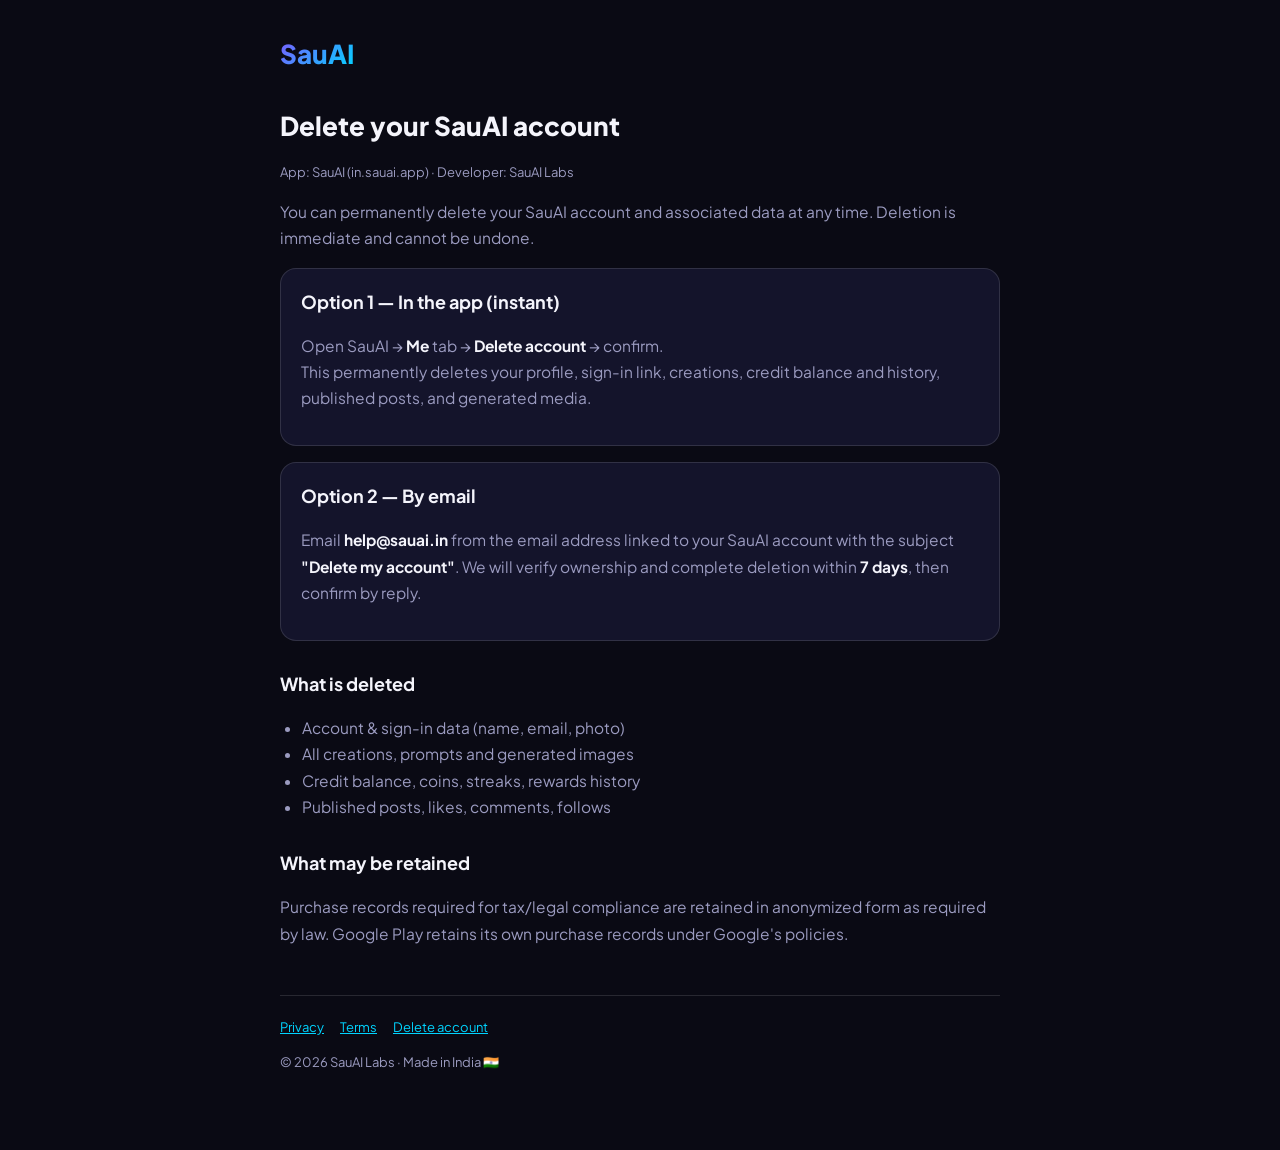
==== delete-account.html @ 37f4f973 "Add files via upload" ====
<!DOCTYPE html>
<html lang="en">
<head>
<meta charset="UTF-8"><meta name="viewport" content="width=device-width, initial-scale=1.0">
<title>Delete Your Account — SauAI</title>
<link href="https://fonts.googleapis.com/css2?family=Plus+Jakarta+Sans:wght@400;700;800&display=swap" rel="stylesheet">
<link rel="stylesheet" href="style.css">
</head>
<body><div class="wrap">
<a class="brand" href="index.html">SauAI</a>
<h1>Delete your SauAI account</h1>
<p class="updated">App: SauAI (in.sauai.app) · Developer: SauAI Labs</p>

<p>You can permanently delete your SauAI account and associated data at any time. Deletion is immediate and cannot be undone.</p>

<div class="card">
<h2 style="margin-top:0;">Option 1 — In the app (instant)</h2>
<p>Open SauAI → <strong>Me</strong> tab → <strong>Delete account</strong> → confirm.<br>
This permanently deletes your profile, sign-in link, creations, credit balance and history, published posts, and generated media.</p>
</div>

<div class="card">
<h2 style="margin-top:0;">Option 2 — By email</h2>
<p>Email <strong>help@sauai.in</strong> from the email address linked to your SauAI account with the subject <strong>"Delete my account"</strong>. We will verify ownership and complete deletion within <strong>7 days</strong>, then confirm by reply.</p>
</div>

<h2>What is deleted</h2>
<ul>
<li>Account &amp; sign-in data (name, email, photo)</li>
<li>All creations, prompts and generated images</li>
<li>Credit balance, coins, streaks, rewards history</li>
<li>Published posts, likes, comments, follows</li>
</ul>

<h2>What may be retained</h2>
<p>Purchase records required for tax/legal compliance are retained in anonymized form as required by law. Google Play retains its own purchase records under Google's policies.</p>

<div class="footer">
<a href="privacy.html">Privacy</a><a href="terms.html">Terms</a><a href="delete-account.html">Delete account</a>
<p>© 2026 SauAI Labs · Made in India 🇮🇳</p>
</div>
</div></body></html>
---- style.css ----
:root{
  --bg:#0A0A14; --surface:#14142B; --primary:#7C5CFF; --secondary:#00D4FF;
  --text:#F4F4FB; --text2:#9B9BC0; --stroke:rgba(255,255,255,0.12);
}
*{box-sizing:border-box;}
body{
  margin:0; background:var(--bg); color:var(--text);
  font-family:'Plus Jakarta Sans',system-ui,-apple-system,sans-serif;
  line-height:1.7; font-size:15.5px;
}
.wrap{max-width:760px; margin:0 auto; padding:32px 20px 64px;}
.brand{
  font-weight:800; font-size:26px; text-decoration:none;
  background:linear-gradient(135deg,var(--primary),var(--secondary));
  -webkit-background-clip:text; background-clip:text; color:transparent;
}
h1{font-size:26px; font-weight:800; margin:28px 0 6px;}
h2{font-size:18px; font-weight:700; margin:28px 0 8px; color:var(--text);}
p,li{color:var(--text2);}
strong{color:var(--text);}
.updated{color:var(--text2); font-size:13px;}
a{color:var(--secondary);}
.card{
  background:var(--surface); border:1px solid var(--stroke);
  border-radius:16px; padding:18px 20px; margin:16px 0;
}
.footer{margin-top:48px; padding-top:20px; border-top:1px solid var(--stroke);
  color:var(--text2); font-size:13px;}
.footer a{margin-right:16px;}
ul{padding-left:22px;}
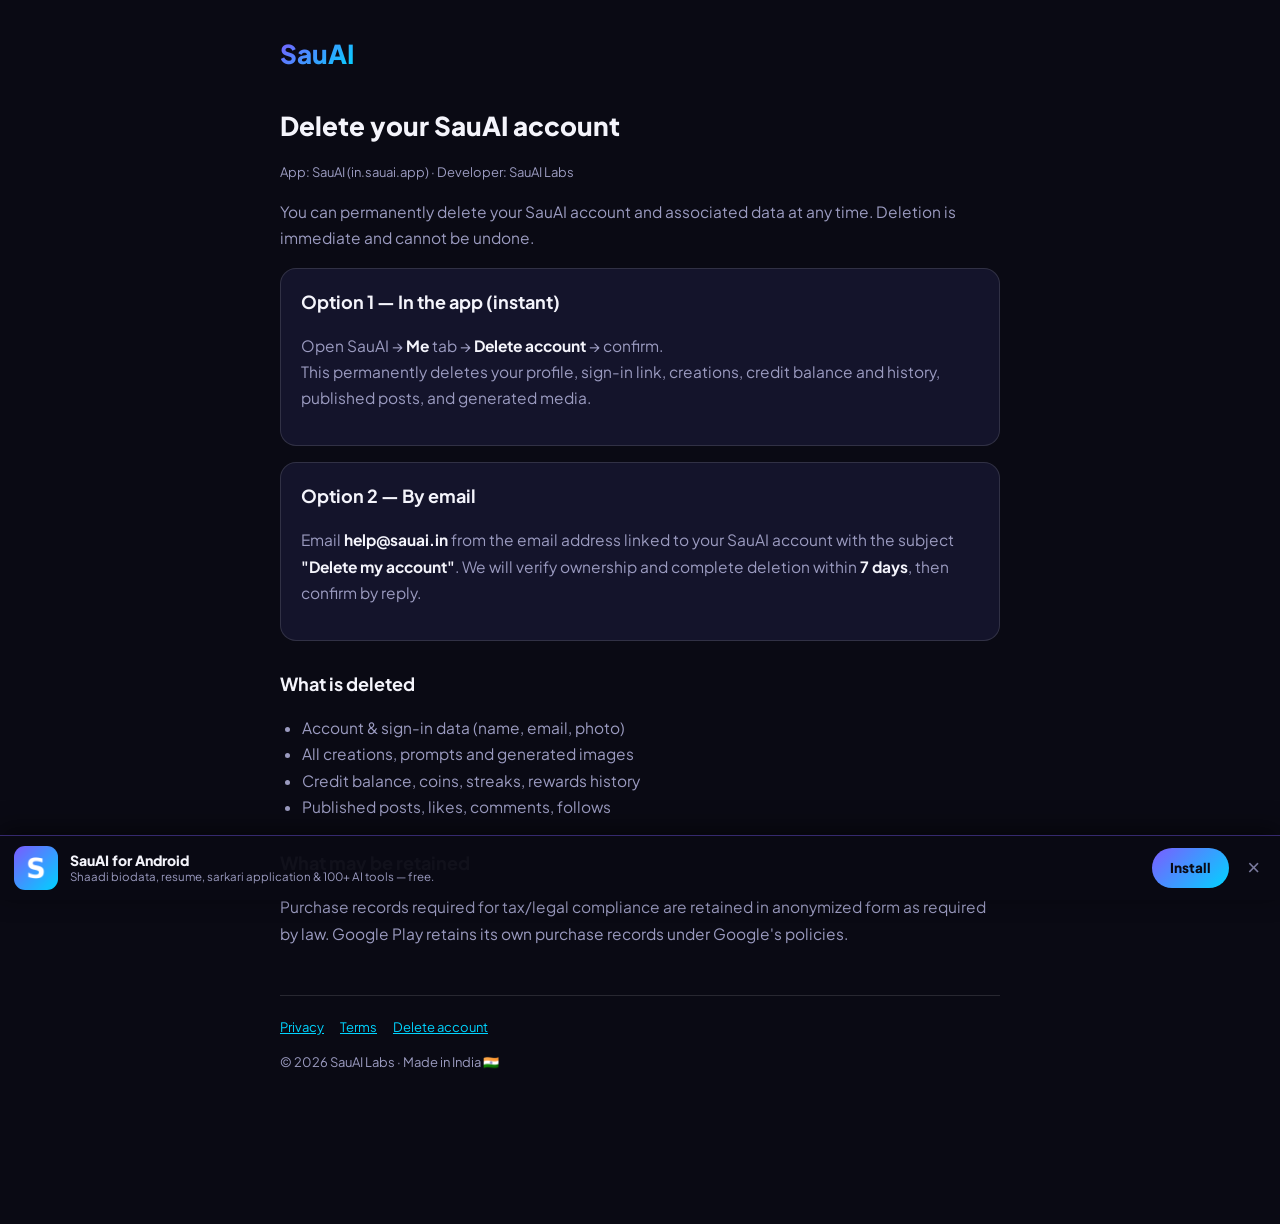
==== commit 826276c8: "Site: sticky "Install" bar on every page The homepage now has a Play Store button, but the guide pag" ====
--- a/delete-account.html
+++ b/delete-account.html
@@ -5,6 +5,7 @@
 <title>Delete Your Account — SauAI</title>
 <link href="https://fonts.googleapis.com/css2?family=Plus+Jakarta+Sans:wght@400;700;800&display=swap" rel="stylesheet">
 <link rel="stylesheet" href="style.css">
+<script src="/app-banner.js" defer></script>
 </head>
 <body><div class="wrap">
 <a class="brand" href="index.html">SauAI</a>
